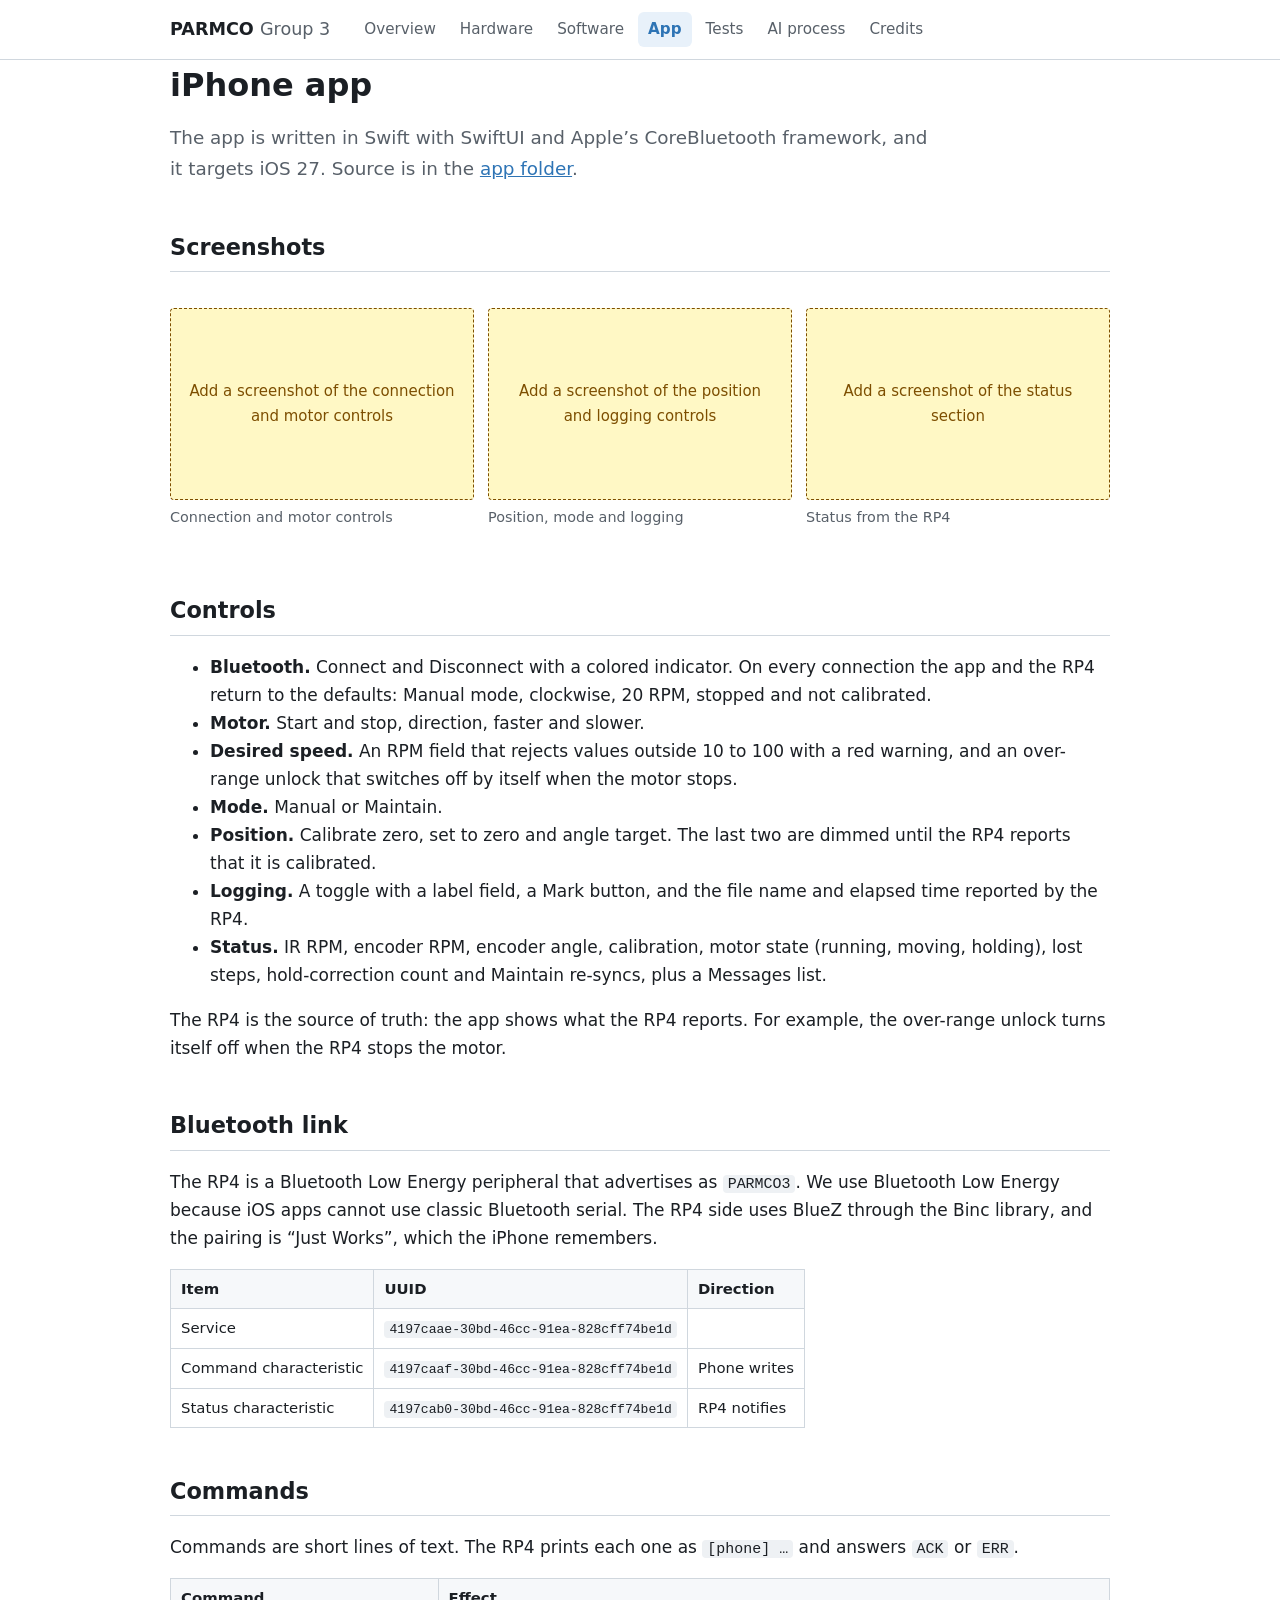
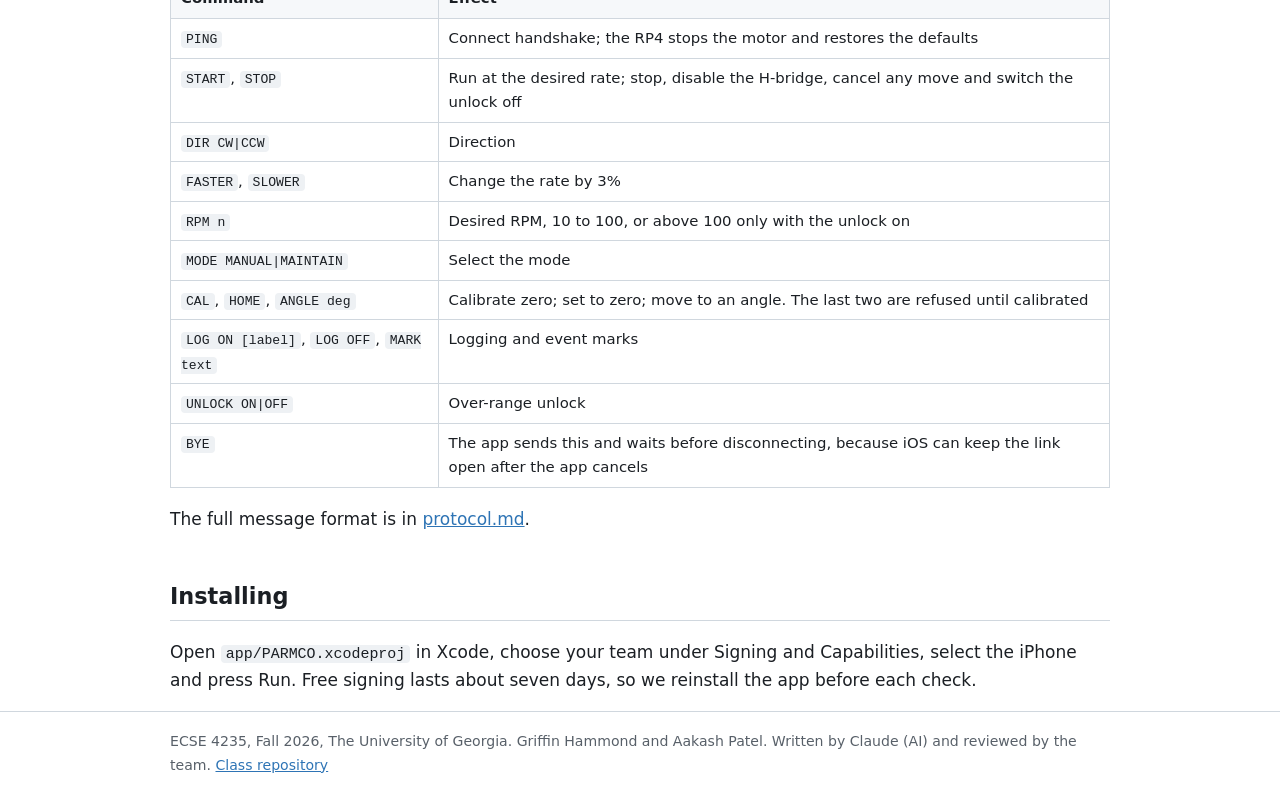
==== docs/app.html @ 820badce "uploading preliminary website configurations" ====
<!doctype html>
<html lang="en">
<head>
<meta charset="utf-8">
<meta name="viewport" content="width=device-width, initial-scale=1">
<title>App | PARMCO Group 3</title>
<meta name="description" content="The PARMCO iPhone app: controls, Bluetooth link and command list.">
<link rel="stylesheet" href="style.css">
</head>
<body>
<header class="site">
  <div class="wrap">
    <a class="brand" href="index.html">PARMCO <span>Group 3</span></a>
    <nav><a href="index.html">Overview</a><a href="hardware.html">Hardware</a><a href="software.html">Software</a><a href="app.html" aria-current="page">App</a><a href="tests.html">Tests</a><a href="ai-process.html">AI process</a><a href="credits.html">Credits</a></nav>
  </div>
</header>
<main class="wrap">

<h1>iPhone app</h1>
<p class="lead">The app is written in Swift with SwiftUI and Apple’s CoreBluetooth framework, and it targets iOS 27. Source is in the <a href="https://github.com/Herring-UGAECSE-4235-F26/Group-3/tree/main/Projects/Final/CP3/app/">app folder</a>.</p>

<h2>Screenshots</h2>
<div class="grid">
  <figure class="shot"><span class="todo">Add a screenshot of the connection and motor controls</span><figcaption>Connection and motor controls</figcaption></figure>
  <figure class="shot"><span class="todo">Add a screenshot of the position and logging controls</span><figcaption>Position, mode and logging</figcaption></figure>
  <figure class="shot"><span class="todo">Add a screenshot of the status section</span><figcaption>Status from the RP4</figcaption></figure>
</div>

<h2>Controls</h2>
<ul>
<li><strong>Bluetooth.</strong> Connect and Disconnect with a colored indicator. On every connection the app and the RP4 return to the defaults: Manual mode, clockwise, 20 RPM, stopped and not calibrated.</li>
<li><strong>Motor.</strong> Start and stop, direction, faster and slower.</li>
<li><strong>Desired speed.</strong> An RPM field that rejects values outside 10 to 100 with a red warning, and an over-range unlock that switches off by itself when the motor stops.</li>
<li><strong>Mode.</strong> Manual or Maintain.</li>
<li><strong>Position.</strong> Calibrate zero, set to zero and angle target. The last two are dimmed until the RP4 reports that it is calibrated.</li>
<li><strong>Logging.</strong> A toggle with a label field, a Mark button, and the file name and elapsed time reported by the RP4.</li>
<li><strong>Status.</strong> IR RPM, encoder RPM, encoder angle, calibration, motor state (running, moving, holding), lost steps, hold-correction count and Maintain re-syncs, plus a Messages list.</li>
</ul>
<p>The RP4 is the source of truth: the app shows what the RP4 reports. For example, the over-range unlock turns itself off when the RP4 stops the motor.</p>

<h2>Bluetooth link</h2>
<p>The RP4 is a Bluetooth Low Energy peripheral that advertises as <code>PARMCO3</code>. We use Bluetooth Low Energy because iOS apps cannot use classic Bluetooth serial. The RP4 side uses BlueZ through the Binc library, and the pairing is “Just Works”, which the iPhone remembers.</p>
<table>
<thead><tr><th>Item</th><th>UUID</th><th>Direction</th></tr></thead>
<tbody>
<tr><td>Service</td><td><code>4197caae-30bd-46cc-91ea-828cff74be1d</code></td><td></td></tr>
<tr><td>Command characteristic</td><td><code>4197caaf-30bd-46cc-91ea-828cff74be1d</code></td><td>Phone writes</td></tr>
<tr><td>Status characteristic</td><td><code>4197cab0-30bd-46cc-91ea-828cff74be1d</code></td><td>RP4 notifies</td></tr>
</tbody>
</table>

<h2>Commands</h2>
<p>Commands are short lines of text. The RP4 prints each one as <code>[phone] …</code> and answers <code>ACK</code> or <code>ERR</code>.</p>
<table>
<thead><tr><th>Command</th><th>Effect</th></tr></thead>
<tbody>
<tr><td><code>PING</code></td><td>Connect handshake; the RP4 stops the motor and restores the defaults</td></tr>
<tr><td><code>START</code>, <code>STOP</code></td><td>Run at the desired rate; stop, disable the H-bridge, cancel any move and switch the unlock off</td></tr>
<tr><td><code>DIR CW|CCW</code></td><td>Direction</td></tr>
<tr><td><code>FASTER</code>, <code>SLOWER</code></td><td>Change the rate by 3%</td></tr>
<tr><td><code>RPM n</code></td><td>Desired RPM, 10 to 100, or above 100 only with the unlock on</td></tr>
<tr><td><code>MODE MANUAL|MAINTAIN</code></td><td>Select the mode</td></tr>
<tr><td><code>CAL</code>, <code>HOME</code>, <code>ANGLE deg</code></td><td>Calibrate zero; set to zero; move to an angle. The last two are refused until calibrated</td></tr>
<tr><td><code>LOG ON [label]</code>, <code>LOG OFF</code>, <code>MARK text</code></td><td>Logging and event marks</td></tr>
<tr><td><code>UNLOCK ON|OFF</code></td><td>Over-range unlock</td></tr>
<tr><td><code>BYE</code></td><td>The app sends this and waits before disconnecting, because iOS can keep the link open after the app cancels</td></tr>
</tbody>
</table>
<p>The full message format is in <a href="https://github.com/Herring-UGAECSE-4235-F26/Group-3/tree/main/Projects/Final/CP3/docs/protocol.md">protocol.md</a>.</p>

<h2>Installing</h2>
<p>Open <code>app/PARMCO.xcodeproj</code> in Xcode, choose your team under Signing and Capabilities, select the iPhone and press Run. Free signing lasts about seven days, so we reinstall the app before each check.</p>

</main>
<footer class="site">
  <div class="wrap">ECSE 4235, Fall 2026, The University of Georgia. Griffin Hammond and Aakash Patel. Written by Claude (AI) and reviewed by the team. <a href="https://github.com/Herring-UGAECSE-4235-F26/Group-3">Class repository</a></div>
</footer>
</body>
</html>
---- docs/style.css ----
:root{
  --bg:#ffffff; --fg:#1b1f24; --muted:#586069; --line:#d0d7de; --accent:#2e74b5; --accent-soft:#e8f1fa;
  --card:#f6f8fa; --ok:#1a7f37; --ok-soft:#dafbe1; --warn-soft:#fff8c5; --warn:#7d4e00; --code:#eef1f4;
}
@media (prefers-color-scheme: dark){
  :root{ --bg:#0f1318; --fg:#e6e9ed; --muted:#9aa5b1; --line:#2d353f; --accent:#6aa9e0; --accent-soft:#16283a;
    --card:#161c23; --ok:#56d364; --ok-soft:#12261a; --warn-soft:#2c2406; --warn:#e3b341; --code:#1c232b; }
}
*{box-sizing:border-box}
html{-webkit-text-size-adjust:100%}
body{margin:0;background:var(--bg);color:var(--fg);font:17px/1.65 system-ui,-apple-system,"Segoe UI",Roboto,Helvetica,Arial,sans-serif}
.wrap{max-width:980px;margin:0 auto;padding:0 20px}
a{color:var(--accent)}
header.site{border-bottom:1px solid var(--line);position:sticky;top:0;background:var(--bg);z-index:5}
header.site .wrap{display:flex;flex-wrap:wrap;align-items:center;gap:6px 24px;padding-top:12px;padding-bottom:12px}
.brand{font-weight:700;font-size:1.1rem;text-decoration:none;color:var(--fg)}
.brand span{color:var(--muted);font-weight:500}
nav{display:flex;flex-wrap:wrap;gap:2px 4px}
nav a{padding:5px 10px;border-radius:6px;text-decoration:none;color:var(--muted);font-size:.95rem}
nav a:hover{background:var(--card);color:var(--fg)}
nav a[aria-current="page"]{background:var(--accent-soft);color:var(--accent);font-weight:600}
main{padding-top:28px;padding-bottom:48px}
h1{font-size:2rem;line-height:1.2;margin:.2em 0 .4em}
h2{font-size:1.4rem;margin:2em 0 .5em;padding-bottom:.25em;border-bottom:1px solid var(--line)}
h3{font-size:1.1rem;margin:1.4em 0 .4em}
.lead{font-size:1.15rem;color:var(--muted);max-width:760px}
.hero{padding:12px 0 8px}
.hero h1{font-size:2.4rem}
.grid{display:grid;grid-template-columns:repeat(auto-fit,minmax(210px,1fr));gap:14px;margin:18px 0}
.card{background:var(--card);border:1px solid var(--line);border-radius:10px;padding:14px 16px}
.card h3{margin:0 0 .3em;font-size:1.05rem}
.card p{margin:0;font-size:.95rem;color:var(--muted)}
table{border-collapse:collapse;width:100%;margin:14px 0;font-size:.93rem;display:block;overflow-x:auto}
th,td{border:1px solid var(--line);padding:7px 10px;text-align:left;vertical-align:top}
th{background:var(--card);white-space:nowrap}
code{background:var(--code);padding:1px 5px;border-radius:4px;font:0.88em ui-monospace,SFMono-Regular,Menlo,Consolas,monospace}
pre{background:var(--code);padding:12px 14px;border-radius:8px;overflow-x:auto}
pre code{background:none;padding:0}
figure{margin:18px 0}
figure img{max-width:100%;height:auto;border:1px solid var(--line);border-radius:8px;background:#fff}
figcaption{color:var(--muted);font-size:.9rem;margin-top:6px}
.diagram{width:100%;height:auto;color:var(--fg)}
.diagram .box rect{fill:var(--card);stroke:var(--line);stroke-width:1.5}
.diagram text{fill:var(--fg);font:600 15px system-ui,sans-serif;text-anchor:middle}
.diagram text.sub{font-weight:400;font-size:12.5px;fill:var(--muted)}
.diagram .line{stroke:var(--fg);stroke-width:1.6;fill:none}
.pill{display:inline-block;padding:1px 10px;border-radius:99px;background:var(--card);border:1px solid var(--line);font-size:.85rem}
.pill.ok{background:var(--ok-soft);color:var(--ok);border-color:transparent;font-weight:600}
.note{background:var(--accent-soft);border-left:4px solid var(--accent);padding:10px 14px;border-radius:6px;margin:16px 0}
.todo{background:var(--warn-soft);color:var(--warn);border:1px dashed var(--warn);border-radius:4px;padding:0 6px;font-size:.88em}
.shot .todo{display:block;padding:70px 14px;text-align:center}
.refs{font-size:.92rem;color:var(--muted)}
footer.site{border-top:1px solid var(--line);color:var(--muted);font-size:.88rem;padding:18px 0}
@media (max-width:560px){ body{font-size:16px} .hero h1{font-size:1.9rem} h1{font-size:1.7rem} }
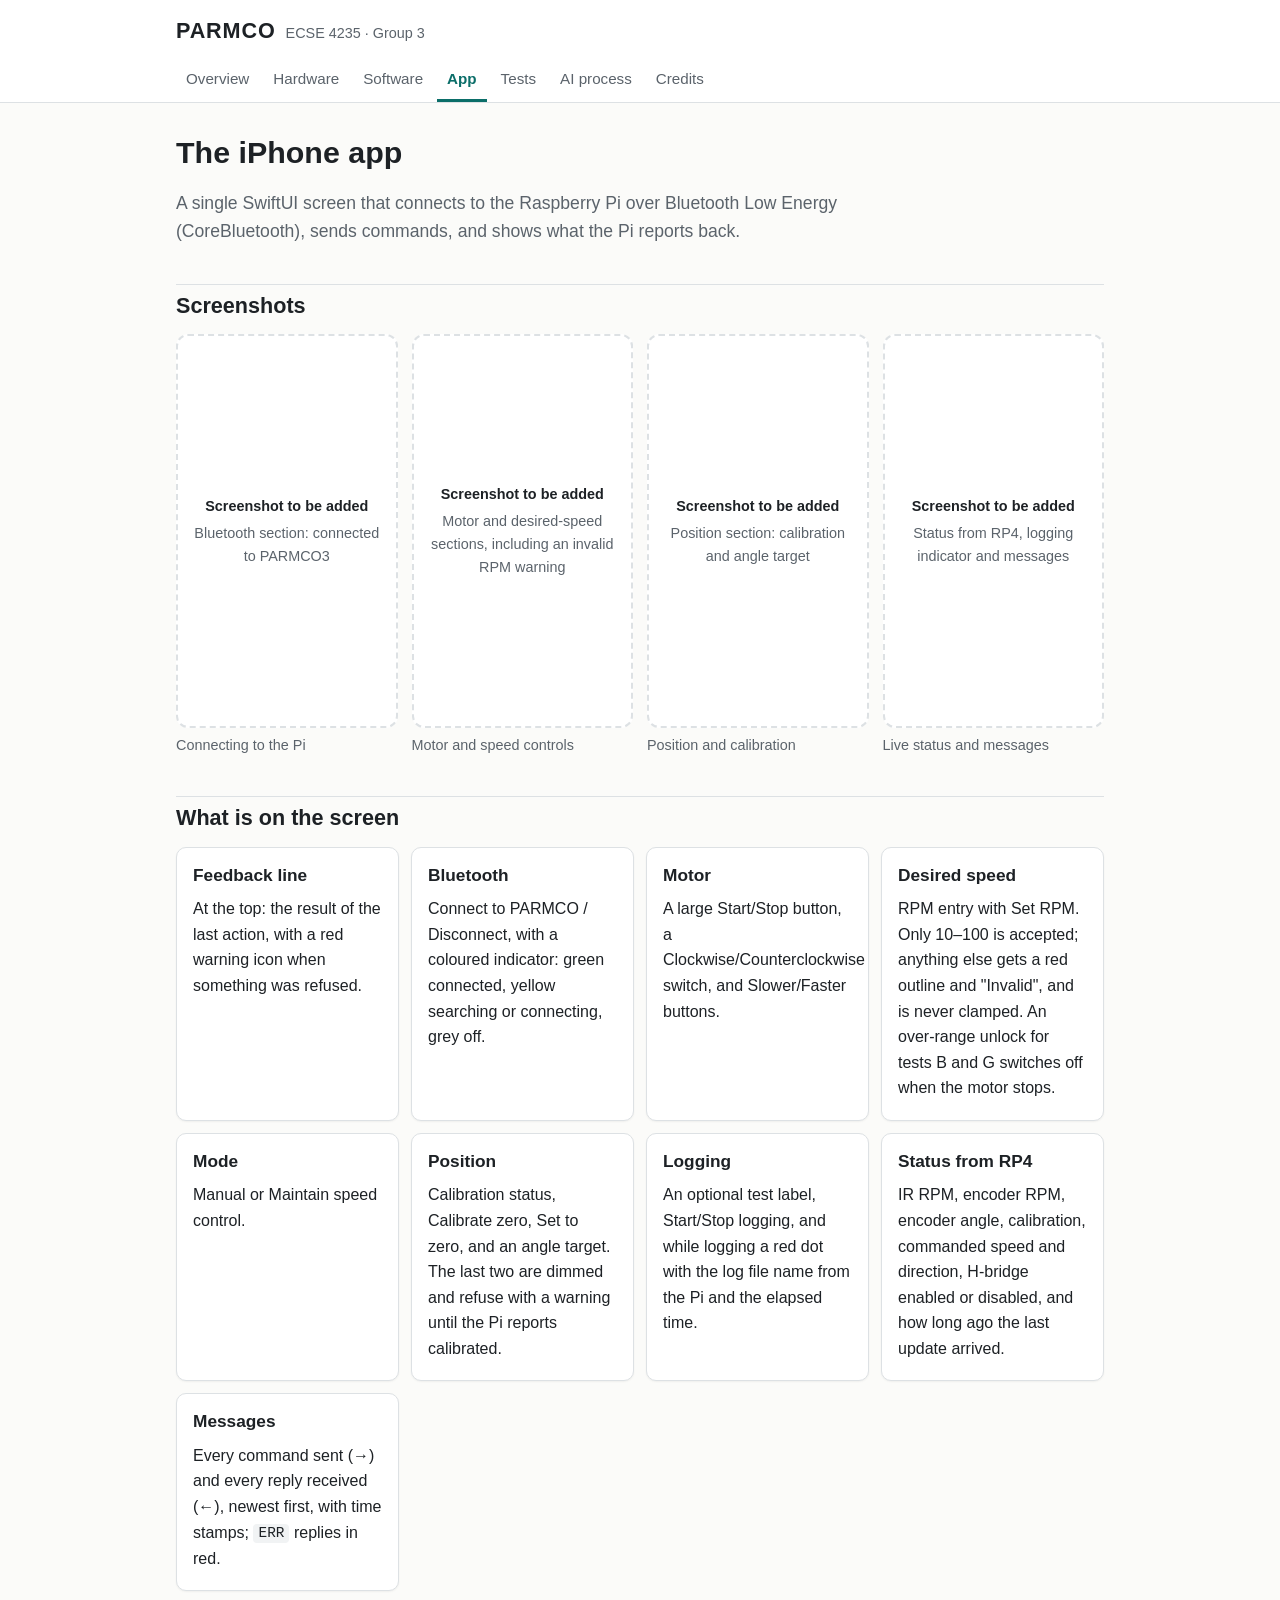
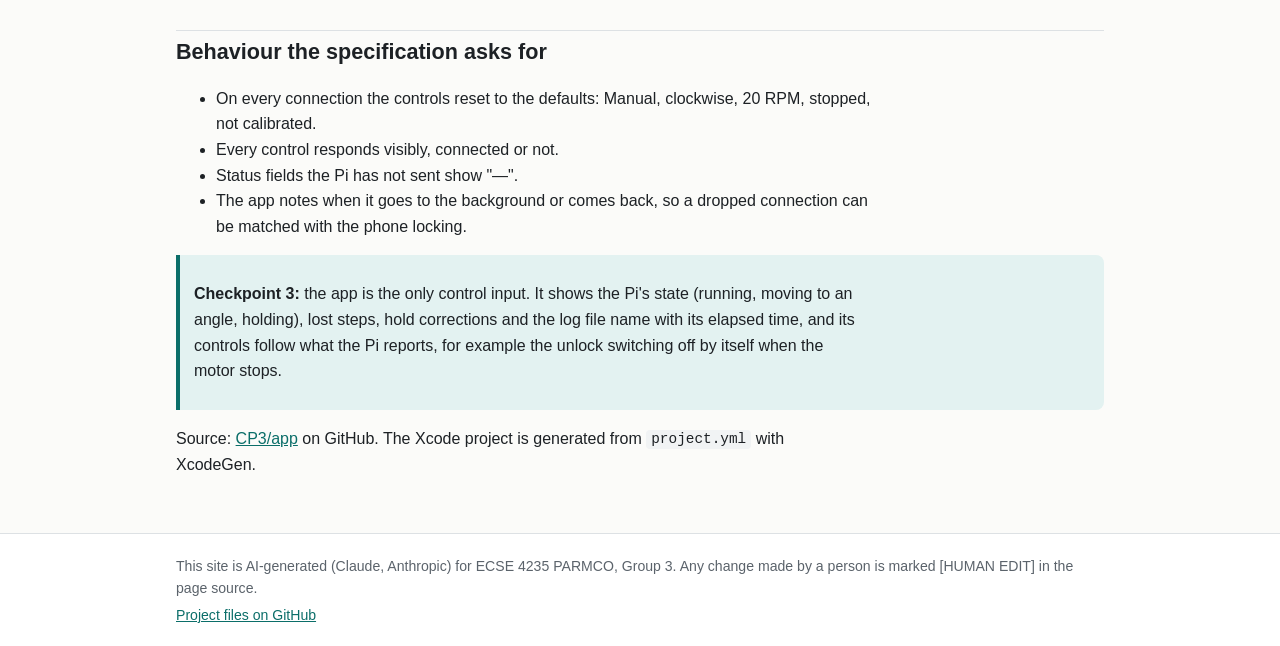
==== commit 45d8bcc3: "new website" ====
--- a/docs/app.html
+++ b/docs/app.html
@@ -3,77 +3,115 @@
 <head>
 <meta charset="utf-8">
 <meta name="viewport" content="width=device-width, initial-scale=1">
-<title>App | PARMCO Group 3</title>
-<meta name="description" content="The PARMCO iPhone app: controls, Bluetooth link and command list.">
+<title>iPhone App · PARMCO</title>
+<meta name="description" content="The PARMCO iPhone app: Bluetooth connection, motor controls, desired speed, mode, position, logging and live status from the Raspberry Pi.">
 <link rel="stylesheet" href="style.css">
 </head>
 <body>
-<header class="site">
-  <div class="wrap">
-    <a class="brand" href="index.html">PARMCO <span>Group 3</span></a>
-    <nav><a href="index.html">Overview</a><a href="hardware.html">Hardware</a><a href="software.html">Software</a><a href="app.html" aria-current="page">App</a><a href="tests.html">Tests</a><a href="ai-process.html">AI process</a><a href="credits.html">Credits</a></nav>
+<header class="site-header">
+  <div class="inner">
+    <a class="brand" href="index.html"><strong>PARMCO</strong><span>ECSE 4235 · Group 3</span></a>
+    <nav class="site-nav" aria-label="Site">
+      <ul>
+        <li><a href="index.html">Overview</a></li>
+        <li><a href="hardware.html">Hardware</a></li>
+        <li><a href="software.html">Software</a></li>
+        <li><a href="app.html" aria-current="page">App</a></li>
+        <li><a href="tests.html">Tests</a></li>
+        <li><a href="process.html">AI process</a></li>
+        <li><a href="credits.html">Credits</a></li>
+      </ul>
+    </nav>
   </div>
 </header>
-<main class="wrap">
 
-<h1>iPhone app</h1>
-<p class="lead">The app is written in Swift with SwiftUI and Apple’s CoreBluetooth framework, and it targets iOS 27. Source is in the <a href="https://github.com/Herring-UGAECSE-4235-F26/Group-3/tree/main/Projects/Final/CP3/app/">app folder</a>.</p>
+<main>
+  <h1>The iPhone app</h1>
+  <p class="lead">A single SwiftUI screen that connects to the Raspberry Pi over Bluetooth Low Energy (CoreBluetooth), sends commands, and shows what the Pi reports back.</p>
 
-<h2>Screenshots</h2>
-<div class="grid">
-  <figure class="shot"><span class="todo">Add a screenshot of the connection and motor controls</span><figcaption>Connection and motor controls</figcaption></figure>
-  <figure class="shot"><span class="todo">Add a screenshot of the position and logging controls</span><figcaption>Position, mode and logging</figcaption></figure>
-  <figure class="shot"><span class="todo">Add a screenshot of the status section</span><figcaption>Status from the RP4</figcaption></figure>
-</div>
+  <h2>Screenshots</h2>
+  <!-- Screenshots are added by the team. Save them as docs/assets/app-connect.png, app-motor.png,
+       app-position.png and app-status.png, then replace each placeholder <div> with
+       <img src="assets/app-....png" alt="..."> inside a [HUMAN EDIT] ... [END HUMAN EDIT] comment pair. -->
+  <div class="shots">
+    <figure>
+      <div class="placeholder"><strong>Screenshot to be added</strong>Bluetooth section: connected to PARMCO3</div>
+      <figcaption>Connecting to the Pi</figcaption>
+    </figure>
+    <figure>
+      <div class="placeholder"><strong>Screenshot to be added</strong>Motor and desired-speed sections, including an invalid RPM warning</div>
+      <figcaption>Motor and speed controls</figcaption>
+    </figure>
+    <figure>
+      <div class="placeholder"><strong>Screenshot to be added</strong>Position section: calibration and angle target</div>
+      <figcaption>Position and calibration</figcaption>
+    </figure>
+    <figure>
+      <div class="placeholder"><strong>Screenshot to be added</strong>Status from RP4, logging indicator and messages</div>
+      <figcaption>Live status and messages</figcaption>
+    </figure>
+  </div>
 
-<h2>Controls</h2>
-<ul>
-<li><strong>Bluetooth.</strong> Connect and Disconnect with a colored indicator. On every connection the app and the RP4 return to the defaults: Manual mode, clockwise, 20 RPM, stopped and not calibrated.</li>
-<li><strong>Motor.</strong> Start and stop, direction, faster and slower.</li>
-<li><strong>Desired speed.</strong> An RPM field that rejects values outside 10 to 100 with a red warning, and an over-range unlock that switches off by itself when the motor stops.</li>
-<li><strong>Mode.</strong> Manual or Maintain.</li>
-<li><strong>Position.</strong> Calibrate zero, set to zero and angle target. The last two are dimmed until the RP4 reports that it is calibrated.</li>
-<li><strong>Logging.</strong> A toggle with a label field, a Mark button, and the file name and elapsed time reported by the RP4.</li>
-<li><strong>Status.</strong> IR RPM, encoder RPM, encoder angle, calibration, motor state (running, moving, holding), lost steps, hold-correction count and Maintain re-syncs, plus a Messages list.</li>
-</ul>
-<p>The RP4 is the source of truth: the app shows what the RP4 reports. For example, the over-range unlock turns itself off when the RP4 stops the motor.</p>
+  <h2>What is on the screen</h2>
+  <div class="grid">
+    <div class="card">
+      <h3>Feedback line</h3>
+      <p>At the top: the result of the last action, with a red warning icon when something was refused.</p>
+    </div>
+    <div class="card">
+      <h3>Bluetooth</h3>
+      <p>Connect to PARMCO / Disconnect, with a coloured indicator: green connected, yellow searching or connecting, grey off.</p>
+    </div>
+    <div class="card">
+      <h3>Motor</h3>
+      <p>A large Start/Stop button, a Clockwise/Counterclockwise switch, and Slower/Faster buttons.</p>
+    </div>
+    <div class="card">
+      <h3>Desired speed</h3>
+      <p>RPM entry with Set RPM. Only 10–100 is accepted; anything else gets a red outline and "Invalid", and is never clamped. An over-range unlock for tests B and G switches off when the motor stops.</p>
+    </div>
+    <div class="card">
+      <h3>Mode</h3>
+      <p>Manual or Maintain speed control.</p>
+    </div>
+    <div class="card">
+      <h3>Position</h3>
+      <p>Calibration status, Calibrate zero, Set to zero, and an angle target. The last two are dimmed and refuse with a warning until the Pi reports calibrated.</p>
+    </div>
+    <div class="card">
+      <h3>Logging</h3>
+      <p>An optional test label, Start/Stop logging, and while logging a red dot with the log file name from the Pi and the elapsed time.</p>
+    </div>
+    <div class="card">
+      <h3>Status from RP4</h3>
+      <p>IR RPM, encoder RPM, encoder angle, calibration, commanded speed and direction, H-bridge enabled or disabled, and how long ago the last update arrived.</p>
+    </div>
+    <div class="card">
+      <h3>Messages</h3>
+      <p>Every command sent (→) and every reply received (←), newest first, with time stamps; <code>ERR</code> replies in red.</p>
+    </div>
+  </div>
 
-<h2>Bluetooth link</h2>
-<p>The RP4 is a Bluetooth Low Energy peripheral that advertises as <code>PARMCO3</code>. We use Bluetooth Low Energy because iOS apps cannot use classic Bluetooth serial. The RP4 side uses BlueZ through the Binc library, and the pairing is “Just Works”, which the iPhone remembers.</p>
-<table>
-<thead><tr><th>Item</th><th>UUID</th><th>Direction</th></tr></thead>
-<tbody>
-<tr><td>Service</td><td><code>4197caae-30bd-46cc-91ea-828cff74be1d</code></td><td></td></tr>
-<tr><td>Command characteristic</td><td><code>4197caaf-30bd-46cc-91ea-828cff74be1d</code></td><td>Phone writes</td></tr>
-<tr><td>Status characteristic</td><td><code>4197cab0-30bd-46cc-91ea-828cff74be1d</code></td><td>RP4 notifies</td></tr>
-</tbody>
-</table>
+  <h2>Behaviour the specification asks for</h2>
+  <ul>
+    <li>On every connection the controls reset to the defaults: Manual, clockwise, 20 RPM, stopped, not calibrated.</li>
+    <li>Every control responds visibly, connected or not.</li>
+    <li>Status fields the Pi has not sent show "—".</li>
+    <li>The app notes when it goes to the background or comes back, so a dropped connection can be matched with the phone locking.</li>
+  </ul>
 
-<h2>Commands</h2>
-<p>Commands are short lines of text. The RP4 prints each one as <code>[phone] …</code> and answers <code>ACK</code> or <code>ERR</code>.</p>
-<table>
-<thead><tr><th>Command</th><th>Effect</th></tr></thead>
-<tbody>
-<tr><td><code>PING</code></td><td>Connect handshake; the RP4 stops the motor and restores the defaults</td></tr>
-<tr><td><code>START</code>, <code>STOP</code></td><td>Run at the desired rate; stop, disable the H-bridge, cancel any move and switch the unlock off</td></tr>
-<tr><td><code>DIR CW|CCW</code></td><td>Direction</td></tr>
-<tr><td><code>FASTER</code>, <code>SLOWER</code></td><td>Change the rate by 3%</td></tr>
-<tr><td><code>RPM n</code></td><td>Desired RPM, 10 to 100, or above 100 only with the unlock on</td></tr>
-<tr><td><code>MODE MANUAL|MAINTAIN</code></td><td>Select the mode</td></tr>
-<tr><td><code>CAL</code>, <code>HOME</code>, <code>ANGLE deg</code></td><td>Calibrate zero; set to zero; move to an angle. The last two are refused until calibrated</td></tr>
-<tr><td><code>LOG ON [label]</code>, <code>LOG OFF</code>, <code>MARK text</code></td><td>Logging and event marks</td></tr>
-<tr><td><code>UNLOCK ON|OFF</code></td><td>Over-range unlock</td></tr>
-<tr><td><code>BYE</code></td><td>The app sends this and waits before disconnecting, because iOS can keep the link open after the app cancels</td></tr>
-</tbody>
-</table>
-<p>The full message format is in <a href="https://github.com/Herring-UGAECSE-4235-F26/Group-3/tree/main/Projects/Final/CP3/docs/protocol.md">protocol.md</a>.</p>
+  <div class="note">
+    <p><strong>Checkpoint 3:</strong> the app is the only control input. It shows the Pi's state (running, moving to an angle, holding), lost steps, hold corrections and the log file name with its elapsed time, and its controls follow what the Pi reports, for example the unlock switching off by itself when the motor stops.</p>
+  </div>
 
-<h2>Installing</h2>
-<p>Open <code>app/PARMCO.xcodeproj</code> in Xcode, choose your team under Signing and Capabilities, select the iPhone and press Run. Free signing lasts about seven days, so we reinstall the app before each check.</p>
+  <p>Source: <a href="https://github.com/Herring-UGAECSE-4235-F26/Group-3/tree/main/Projects/Final/CP3/app">CP3/app</a> on GitHub. The Xcode project is generated from <code>project.yml</code> with XcodeGen.</p>
+</main>
 
-</main>
-<footer class="site">
-  <div class="wrap">ECSE 4235, Fall 2026, The University of Georgia. Griffin Hammond and Aakash Patel. Written by Claude (AI) and reviewed by the team. <a href="https://github.com/Herring-UGAECSE-4235-F26/Group-3">Class repository</a></div>
+<footer class="site-footer">
+  <div class="inner">
+    <p>This site is AI-generated (Claude, Anthropic) for ECSE 4235 PARMCO, Group 3. Any change made by a person is marked [HUMAN EDIT] in the page source.</p>
+    <p><a href="https://github.com/Herring-UGAECSE-4235-F26/Group-3/tree/main/Projects/Final">Project files on GitHub</a></p>
+  </div>
 </footer>
 </body>
 </html>
--- a/docs/style.css
+++ b/docs/style.css
@@ -1,54 +1,240 @@
-:root{
-  --bg:#ffffff; --fg:#1b1f24; --muted:#586069; --line:#d0d7de; --accent:#2e74b5; --accent-soft:#e8f1fa;
-  --card:#f6f8fa; --ok:#1a7f37; --ok-soft:#dafbe1; --warn-soft:#fff8c5; --warn:#7d4e00; --code:#eef1f4;
-}
-@media (prefers-color-scheme: dark){
-  :root{ --bg:#0f1318; --fg:#e6e9ed; --muted:#9aa5b1; --line:#2d353f; --accent:#6aa9e0; --accent-soft:#16283a;
-    --card:#161c23; --ok:#56d364; --ok-soft:#12261a; --warn-soft:#2c2406; --warn:#e3b341; --code:#1c232b; }
-}
-*{box-sizing:border-box}
-html{-webkit-text-size-adjust:100%}
-body{margin:0;background:var(--bg);color:var(--fg);font:17px/1.65 system-ui,-apple-system,"Segoe UI",Roboto,Helvetica,Arial,sans-serif}
-.wrap{max-width:980px;margin:0 auto;padding:0 20px}
-a{color:var(--accent)}
-header.site{border-bottom:1px solid var(--line);position:sticky;top:0;background:var(--bg);z-index:5}
-header.site .wrap{display:flex;flex-wrap:wrap;align-items:center;gap:6px 24px;padding-top:12px;padding-bottom:12px}
-.brand{font-weight:700;font-size:1.1rem;text-decoration:none;color:var(--fg)}
-.brand span{color:var(--muted);font-weight:500}
-nav{display:flex;flex-wrap:wrap;gap:2px 4px}
-nav a{padding:5px 10px;border-radius:6px;text-decoration:none;color:var(--muted);font-size:.95rem}
-nav a:hover{background:var(--card);color:var(--fg)}
-nav a[aria-current="page"]{background:var(--accent-soft);color:var(--accent);font-weight:600}
-main{padding-top:28px;padding-bottom:48px}
-h1{font-size:2rem;line-height:1.2;margin:.2em 0 .4em}
-h2{font-size:1.4rem;margin:2em 0 .5em;padding-bottom:.25em;border-bottom:1px solid var(--line)}
-h3{font-size:1.1rem;margin:1.4em 0 .4em}
-.lead{font-size:1.15rem;color:var(--muted);max-width:760px}
-.hero{padding:12px 0 8px}
-.hero h1{font-size:2.4rem}
-.grid{display:grid;grid-template-columns:repeat(auto-fit,minmax(210px,1fr));gap:14px;margin:18px 0}
-.card{background:var(--card);border:1px solid var(--line);border-radius:10px;padding:14px 16px}
-.card h3{margin:0 0 .3em;font-size:1.05rem}
-.card p{margin:0;font-size:.95rem;color:var(--muted)}
-table{border-collapse:collapse;width:100%;margin:14px 0;font-size:.93rem;display:block;overflow-x:auto}
-th,td{border:1px solid var(--line);padding:7px 10px;text-align:left;vertical-align:top}
-th{background:var(--card);white-space:nowrap}
-code{background:var(--code);padding:1px 5px;border-radius:4px;font:0.88em ui-monospace,SFMono-Regular,Menlo,Consolas,monospace}
-pre{background:var(--code);padding:12px 14px;border-radius:8px;overflow-x:auto}
-pre code{background:none;padding:0}
-figure{margin:18px 0}
-figure img{max-width:100%;height:auto;border:1px solid var(--line);border-radius:8px;background:#fff}
-figcaption{color:var(--muted);font-size:.9rem;margin-top:6px}
-.diagram{width:100%;height:auto;color:var(--fg)}
-.diagram .box rect{fill:var(--card);stroke:var(--line);stroke-width:1.5}
-.diagram text{fill:var(--fg);font:600 15px system-ui,sans-serif;text-anchor:middle}
-.diagram text.sub{font-weight:400;font-size:12.5px;fill:var(--muted)}
-.diagram .line{stroke:var(--fg);stroke-width:1.6;fill:none}
-.pill{display:inline-block;padding:1px 10px;border-radius:99px;background:var(--card);border:1px solid var(--line);font-size:.85rem}
-.pill.ok{background:var(--ok-soft);color:var(--ok);border-color:transparent;font-weight:600}
-.note{background:var(--accent-soft);border-left:4px solid var(--accent);padding:10px 14px;border-radius:6px;margin:16px 0}
-.todo{background:var(--warn-soft);color:var(--warn);border:1px dashed var(--warn);border-radius:4px;padding:0 6px;font-size:.88em}
-.shot .todo{display:block;padding:70px 14px;text-align:center}
-.refs{font-size:.92rem;color:var(--muted)}
-footer.site{border-top:1px solid var(--line);color:var(--muted);font-size:.88rem;padding:18px 0}
-@media (max-width:560px){ body{font-size:16px} .hero h1{font-size:1.9rem} h1{font-size:1.7rem} }
+/* PARMCO project site stylesheet (AI-generated, Claude). One file for every page. */
+
+:root {
+  --bg: #fbfbf9;
+  --surface: #ffffff;
+  --text: #1d2125;
+  --muted: #5b636b;
+  --border: #dde1e4;
+  --accent: #0b6e69;
+  --accent-soft: #e3f2f1;
+  --ok: #1e7a3c;
+  --ok-soft: #e4f4e8;
+  --warn: #9a5b00;
+  --warn-soft: #fbf0dc;
+  --code-bg: #f1f3f4;
+  --shadow: 0 1px 2px rgba(0, 0, 0, 0.05);
+  color-scheme: light dark;
+}
+
+@media (prefers-color-scheme: dark) {
+  :root {
+    --bg: #14171a;
+    --surface: #1c2024;
+    --text: #e6e8ea;
+    --muted: #a0a8b0;
+    --border: #30363c;
+    --accent: #5cc8c0;
+    --accent-soft: #163634;
+    --ok: #6fd18c;
+    --ok-soft: #173322;
+    --warn: #f0b45a;
+    --warn-soft: #3a2c14;
+    --code-bg: #262b30;
+    --shadow: none;
+  }
+}
+
+* { box-sizing: border-box; }
+
+html { -webkit-text-size-adjust: 100%; }
+
+body {
+  margin: 0;
+  background: var(--bg);
+  color: var(--text);
+  font: 16px/1.6 -apple-system, BlinkMacSystemFont, "Segoe UI", Roboto, "Helvetica Neue", Arial, sans-serif;
+}
+
+a { color: var(--accent); }
+a:hover { text-decoration-thickness: 2px; }
+
+code, pre, kbd {
+  font-family: ui-monospace, SFMono-Regular, Menlo, Consolas, monospace;
+  font-size: 0.9em;
+}
+code {
+  background: var(--code-bg);
+  padding: 0.1em 0.35em;
+  border-radius: 4px;
+  overflow-wrap: anywhere;
+}
+pre {
+  background: var(--code-bg);
+  padding: 12px 14px;
+  border-radius: 8px;
+  overflow-x: auto;
+  line-height: 1.45;
+}
+pre code { background: none; padding: 0; }
+
+/* Header and navigation */
+
+.site-header {
+  background: var(--surface);
+  border-bottom: 1px solid var(--border);
+}
+.site-header .inner {
+  max-width: 960px;
+  margin: 0 auto;
+  padding: 14px 16px 0;
+}
+.brand {
+  display: flex;
+  align-items: baseline;
+  gap: 10px;
+  flex-wrap: wrap;
+  text-decoration: none;
+  color: var(--text);
+}
+.brand strong { font-size: 1.35rem; letter-spacing: 0.04em; }
+.brand span { color: var(--muted); font-size: 0.9rem; }
+
+nav.site-nav ul {
+  list-style: none;
+  margin: 10px 0 0;
+  padding: 0;
+  display: flex;
+  flex-wrap: wrap;
+  gap: 2px 4px;
+}
+nav.site-nav a {
+  display: block;
+  padding: 8px 10px;
+  text-decoration: none;
+  color: var(--muted);
+  border-bottom: 3px solid transparent;
+  font-size: 0.95rem;
+}
+nav.site-nav a:hover { color: var(--text); }
+nav.site-nav a[aria-current="page"] {
+  color: var(--accent);
+  border-bottom-color: var(--accent);
+  font-weight: 600;
+}
+
+/* Main content */
+
+main {
+  max-width: 960px;
+  margin: 0 auto;
+  padding: 24px 16px 40px;
+}
+h1 { font-size: 1.9rem; line-height: 1.25; margin: 0.2em 0 0.4em; }
+h2 { font-size: 1.35rem; margin: 1.8em 0 0.5em; padding-top: 0.2em; border-top: 1px solid var(--border); }
+h3 { font-size: 1.08rem; margin: 1.4em 0 0.4em; }
+.lead { font-size: 1.1rem; color: var(--muted); max-width: 70ch; }
+p, li { max-width: 75ch; }
+
+.card {
+  background: var(--surface);
+  border: 1px solid var(--border);
+  border-radius: 10px;
+  padding: 14px 16px;
+  box-shadow: var(--shadow);
+}
+.grid {
+  display: grid;
+  grid-template-columns: repeat(auto-fit, minmax(220px, 1fr));
+  gap: 12px;
+}
+.grid .card h3 { margin-top: 0; }
+.grid .card p { margin: 0.3em 0; }
+
+.note {
+  border-left: 4px solid var(--accent);
+  background: var(--accent-soft);
+  padding: 10px 14px;
+  border-radius: 0 8px 8px 0;
+  margin: 1em 0;
+}
+.note.warn { border-left-color: var(--warn); background: var(--warn-soft); }
+
+/* Checkpoint status */
+
+.status-list { list-style: none; padding: 0; margin: 0; display: grid; gap: 8px; }
+.status-list li {
+  display: flex;
+  gap: 12px;
+  align-items: center;
+  flex-wrap: wrap;
+  background: var(--surface);
+  border: 1px solid var(--border);
+  border-radius: 8px;
+  padding: 10px 14px;
+  max-width: none;
+}
+.status-list .what { flex: 1 1 260px; }
+.status-list .badge { min-width: 96px; text-align: center; }
+.badge {
+  display: inline-block;
+  font-size: 0.8rem;
+  font-weight: 600;
+  padding: 2px 10px;
+  border-radius: 999px;
+  white-space: nowrap;
+}
+.badge.ok { color: var(--ok); background: var(--ok-soft); }
+.badge.wip { color: var(--warn); background: var(--warn-soft); }
+.badge.todo { color: var(--muted); background: var(--code-bg); }
+
+/* Tables */
+
+.table-wrap { overflow-x: auto; margin: 1em 0; border: 1px solid var(--border); border-radius: 8px; }
+table { border-collapse: collapse; width: 100%; background: var(--surface); font-size: 0.93rem; }
+th, td { text-align: left; padding: 8px 10px; border-bottom: 1px solid var(--border); vertical-align: top; }
+th { background: var(--code-bg); font-weight: 600; }
+tr:last-child td { border-bottom: none; }
+td.num, th.num { text-align: right; font-variant-numeric: tabular-nums; white-space: nowrap; }
+td.pass { color: var(--ok); font-weight: 600; }
+
+/* Figures */
+
+figure { margin: 1.2em 0; }
+figcaption { color: var(--muted); font-size: 0.9rem; margin-top: 6px; }
+.diagram svg { width: 100%; height: auto; display: block; }
+.schematic {
+  background: #ffffff; /* the schematic is drawn black on transparent, so it always sits on white */
+  border: 1px solid var(--border);
+  border-radius: 8px;
+  padding: 8px;
+}
+.schematic img { width: 100%; height: auto; display: block; }
+
+.placeholder {
+  border: 2px dashed var(--border);
+  border-radius: 12px;
+  color: var(--muted);
+  background: var(--surface);
+  display: flex;
+  flex-direction: column;
+  justify-content: center;
+  align-items: center;
+  text-align: center;
+  padding: 16px;
+  aspect-ratio: 9 / 16;
+  max-width: 260px;
+  font-size: 0.9rem;
+}
+.placeholder strong { color: var(--text); display: block; margin-bottom: 4px; }
+.shots { display: grid; grid-template-columns: repeat(auto-fill, minmax(180px, 1fr)); gap: 14px; }
+.shots figure { margin: 0; }
+
+/* Footer */
+
+.site-footer {
+  border-top: 1px solid var(--border);
+  background: var(--surface);
+  color: var(--muted);
+  font-size: 0.88rem;
+}
+.site-footer .inner { max-width: 960px; margin: 0 auto; padding: 16px; }
+.site-footer p { margin: 0.3em 0; max-width: none; }
+
+@media (max-width: 520px) {
+  h1 { font-size: 1.55rem; }
+  nav.site-nav a { padding: 6px 8px; font-size: 0.9rem; }
+}
+
+/* Graphs and other images: never wider than the page */
+figure img { display: block; max-width: 100%; height: auto; }
